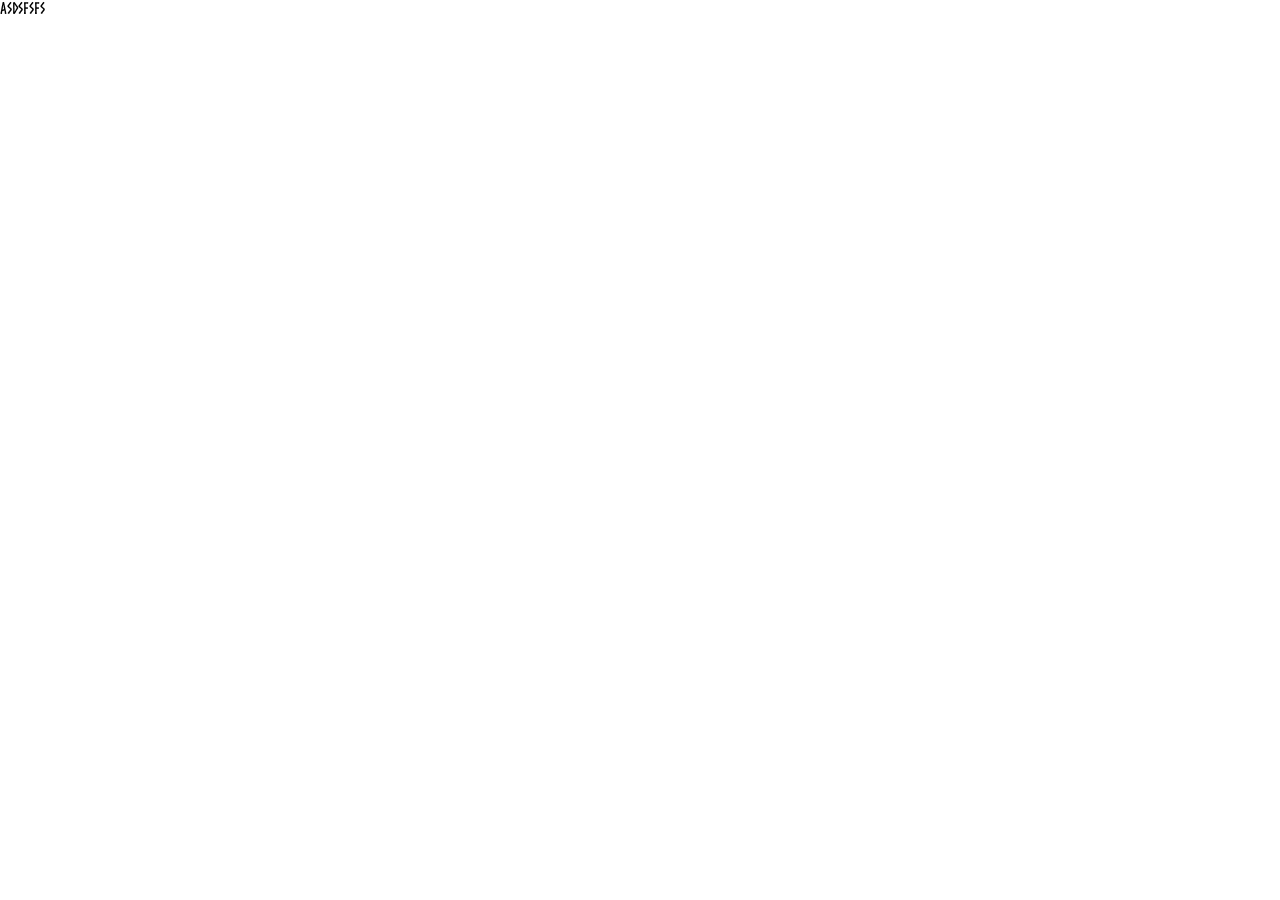
==== index.html @ 8b2ec20f "-add font and logo" ====
<!DOCTYPE html>
<html lang="en">
<head>
  <meta charset="UTF-8">
  <meta http-equiv="X-UA-Compatible" content="IE=edge">
  <meta name="viewport" content="width=device-width, initial-scale=1.0">
  <link rel="stylesheet" href="style.css" type="text/css">
  <title>Form</title>
</head>
<body>
  <p>ASDSFSFS</p>
</body>
</html>
---- style.css ----
@import url(reset.css);
@font-face {
  font-family: Norse-Bold;
  src: url(./font/Norse-Bold.otf) format("opentype");
}

body{
  font-family: Norse-Bold;  
}
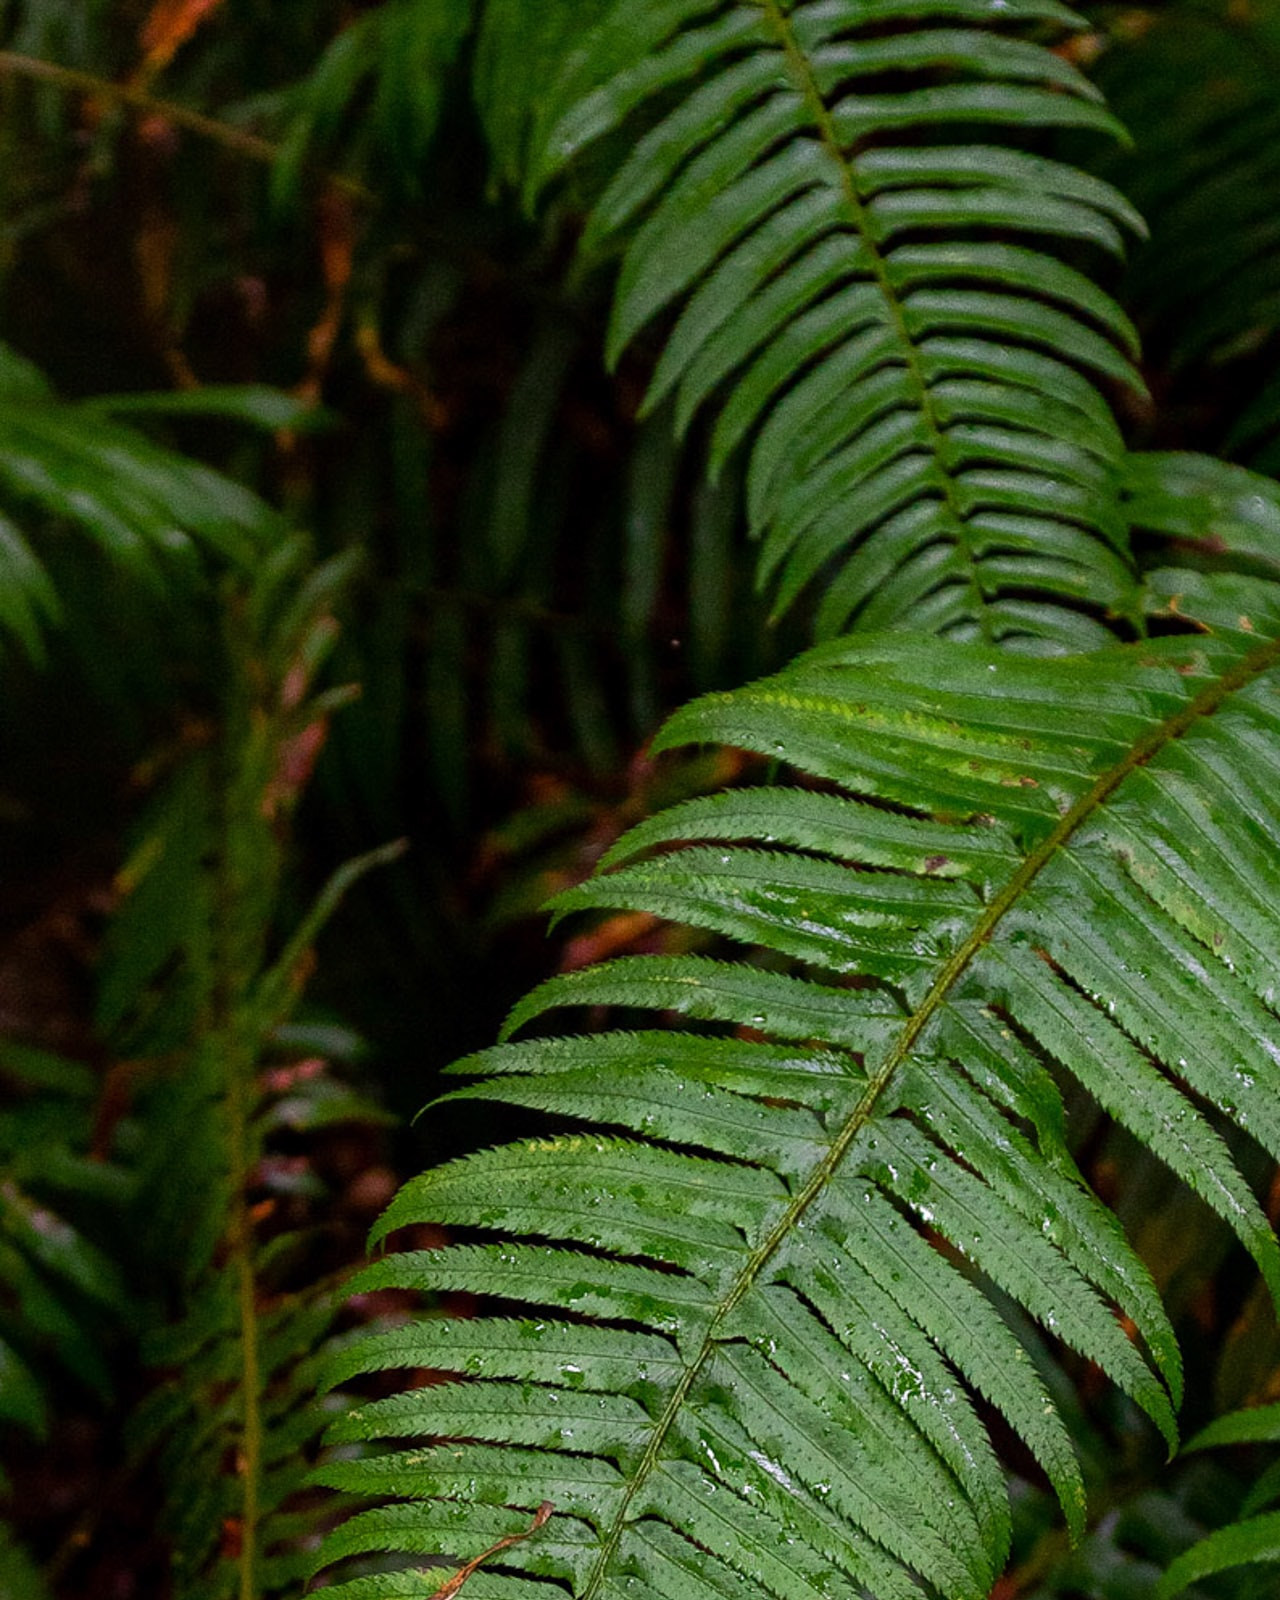
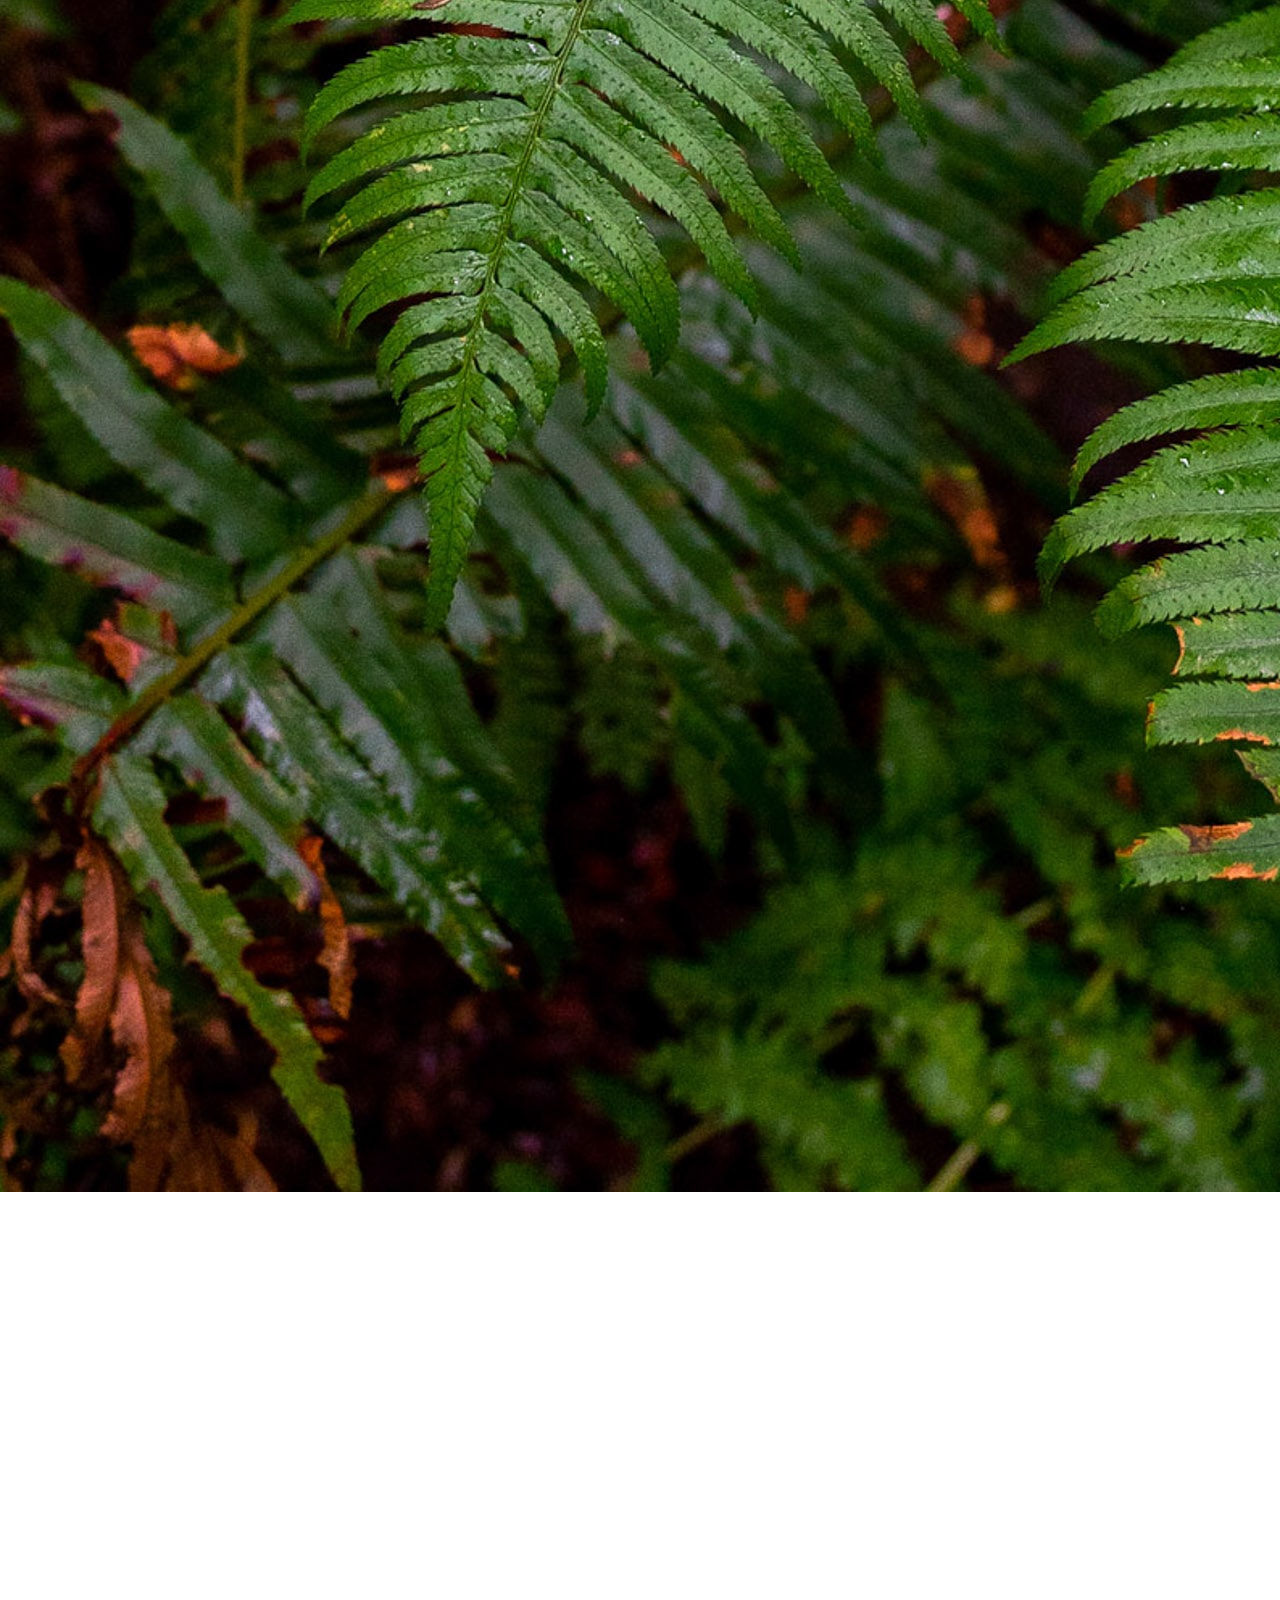
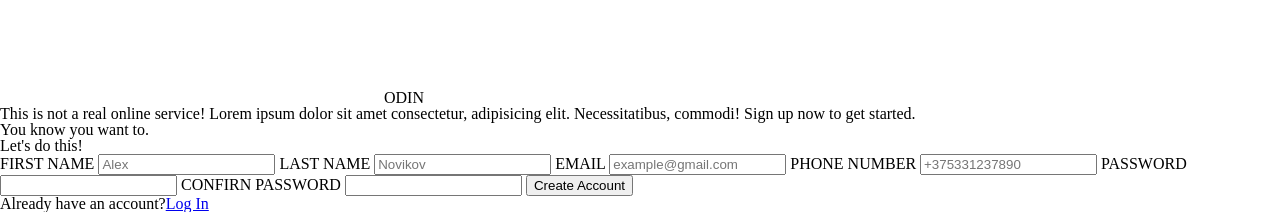
==== commit 80f78805: "-add html code" ====
--- a/index.html
+++ b/index.html
@@ -1,5 +1,6 @@
 <!DOCTYPE html>
 <html lang="en">
+
 <head>
   <meta charset="UTF-8">
   <meta http-equiv="X-UA-Compatible" content="IE=edge">
@@ -7,7 +8,65 @@
   <link rel="stylesheet" href="style.css" type="text/css">
   <title>Form</title>
 </head>
+
 <body>
-  <p>ASDSFSFS</p>
+  <div class="wrapper">
+    <div class="background">
+      <img src="./img/background.jpg" alt="plant">
+      <div class="background-logo">
+        <img src="./img/logo.png" alt="logo">
+        <span class="logo">ODIN</span>
+      </div>
+    </div>
+    <div class="wrapper-form">
+      <div class="preview">
+        <p>
+          This is not a real online service! Lorem ipsum dolor sit amet consectetur, adipisicing elit. Necessitatibus,
+          commodi!
+          Sign up now to get started.
+        </p>
+        <p>You know you want to.</p>
+      </div>
+      <div class="block-form">
+        <h2>Let's do this!</h2>
+        <form action="#" method="post">
+          <label for="firstName">
+            FIRST NAME
+            <input type="text" name="firstName" id="firstName" required
+            placeholder="Alex">
+          </label>
+          <label for="lastName">
+            LAST NAME
+            <input type="text" name="lastName" id="lastName" required
+            placeholder="Novikov">
+          </label>
+          <label for="email">
+            EMAIL
+            <input type="email" name="email" id="email" required
+            placeholder="example@gmail.com">
+          </label>
+          <label for="phone number">
+            PHONE NUMBER
+            <input type="tel" name="phone number" id="phone" required
+            placeholder="+375331237890">
+          </label>
+          <label for="password">
+            PASSWORD
+            <input type="password" name="password" id="password" required>
+          </label>
+          <label for="confirnPassword">
+            CONFIRN PASSWORD
+            <input type="password" name="confirnPassword" id="confirnPassword" required>
+          </label>
+
+          <button type="submit">Create Account</button>
+        </form>
+        <div class="logIn">
+          <p>Already have an account?<a href="#">Log In</a></p>
+        </div>
+      </div>
+    </div>
+  </div>
 </body>
+
 </html>
--- a/style.css
+++ b/style.css
@@ -5,5 +5,5 @@
 }
 
 body{
-  font-family: Norse-Bold;  
+
 }
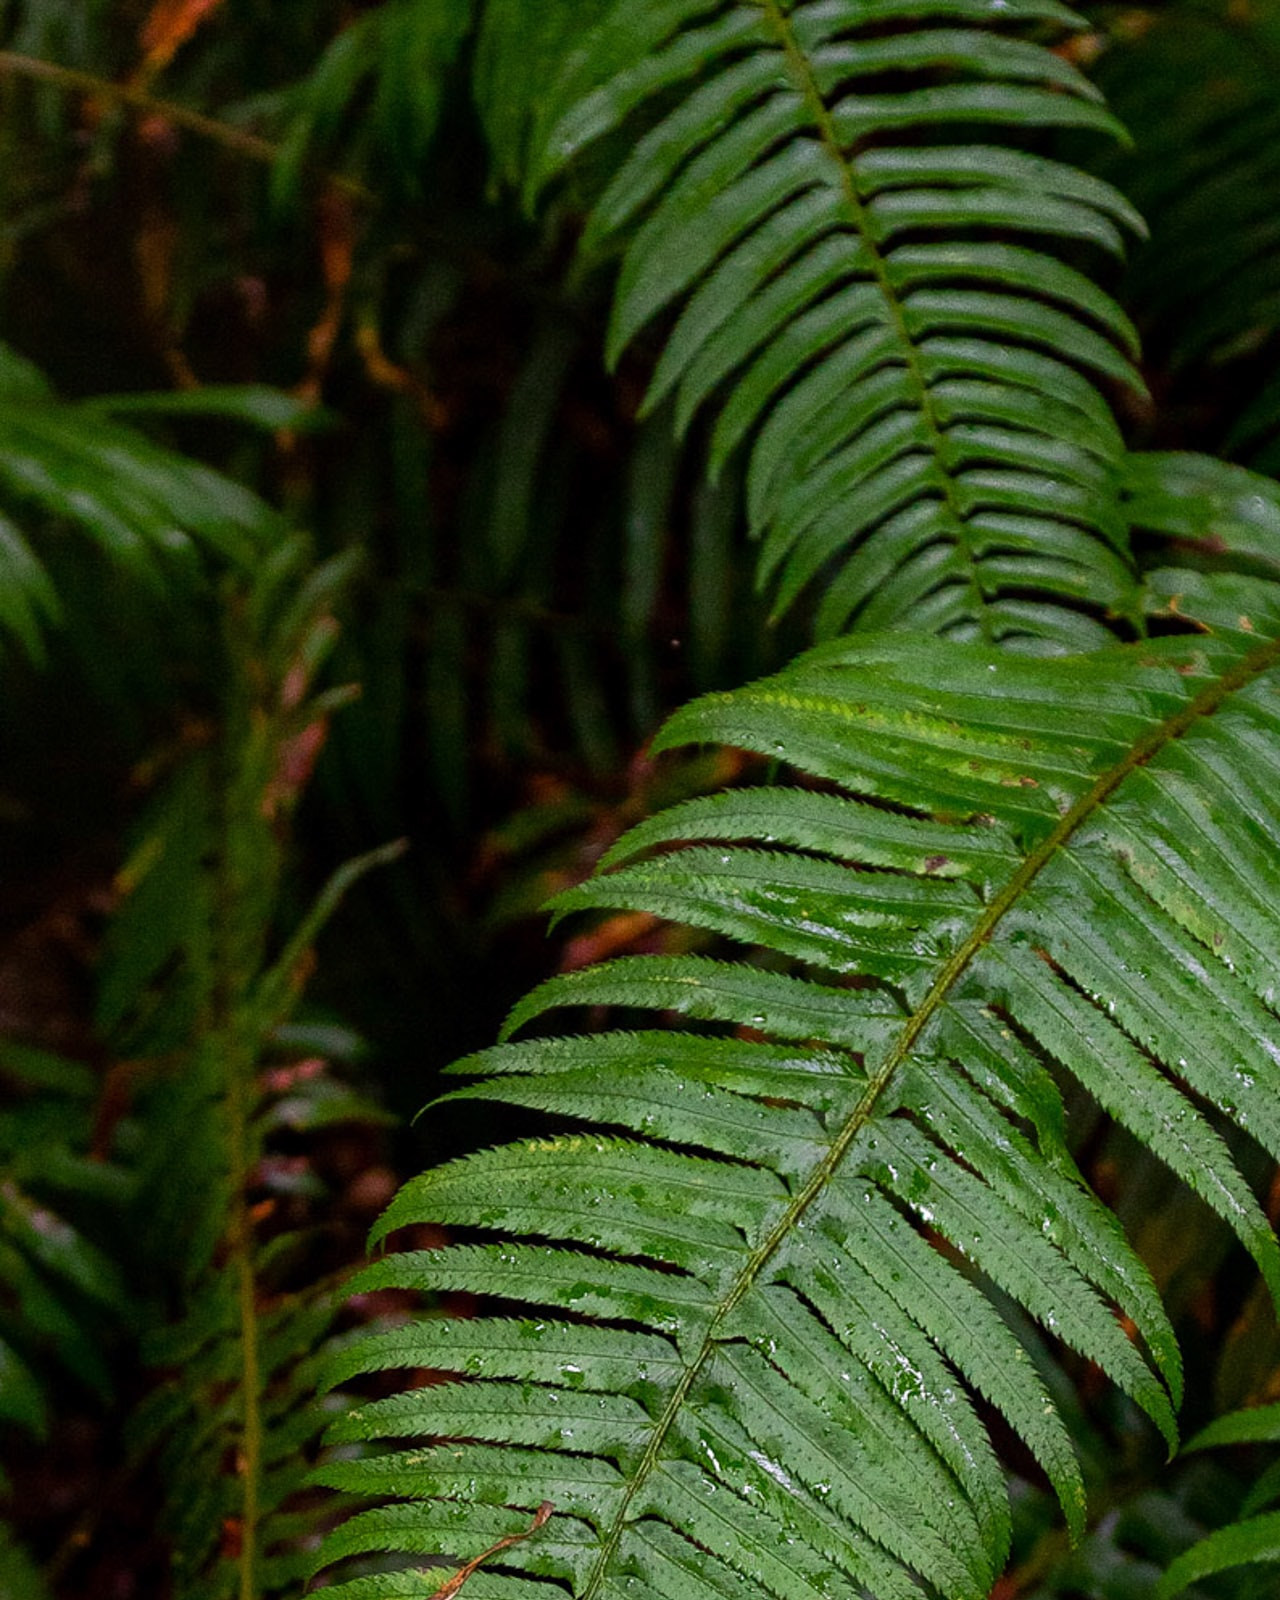
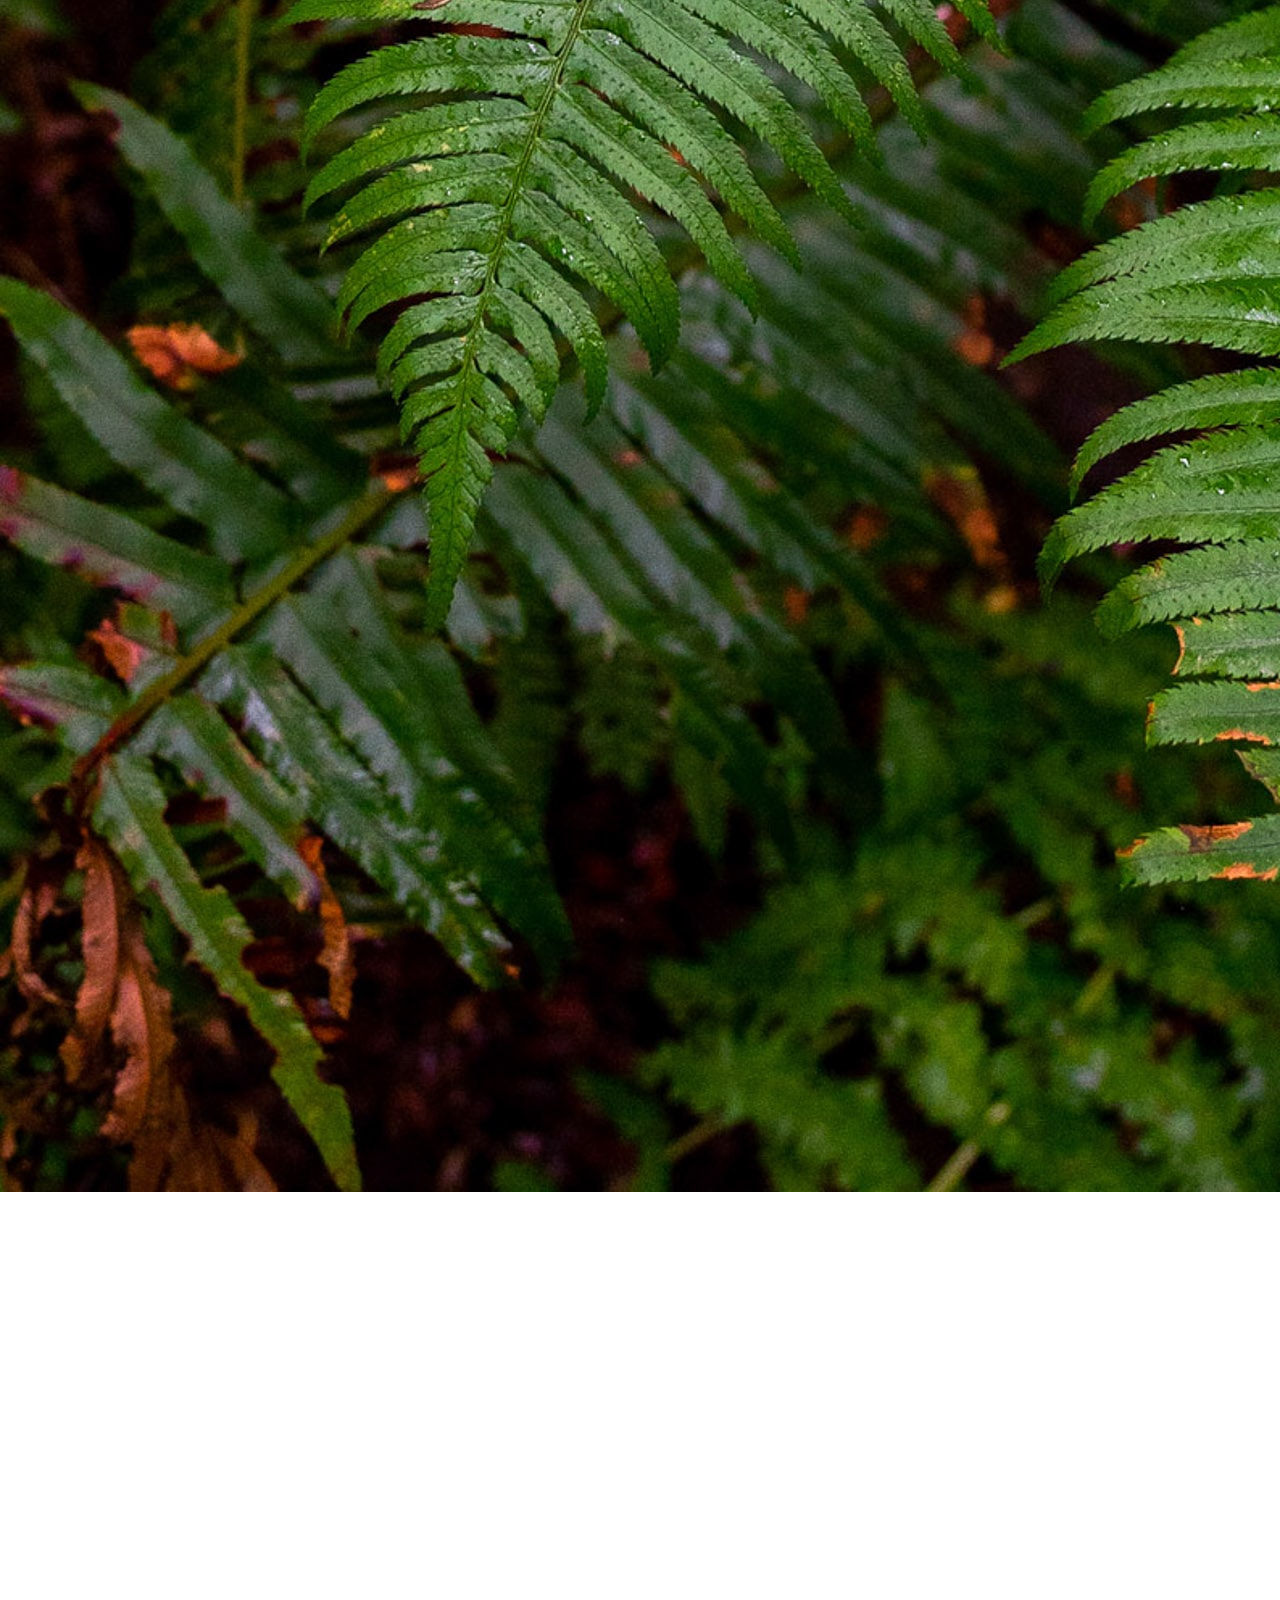
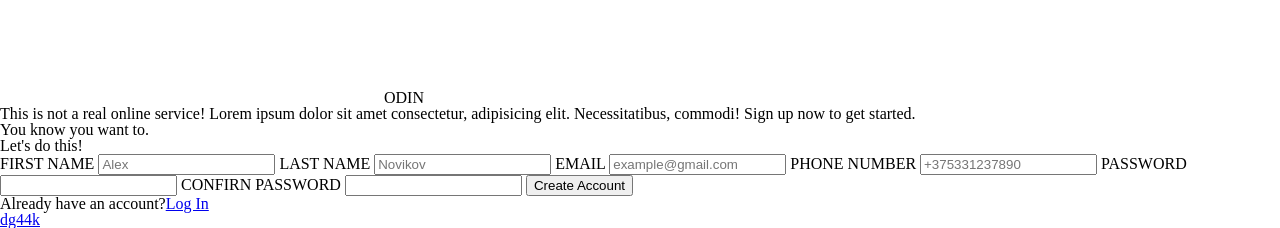
==== commit 96e3307b: "-add styles" ====
--- a/index.html
+++ b/index.html
@@ -12,7 +12,7 @@
 <body>
   <div class="wrapper">
     <div class="background">
-      <img src="./img/background.jpg" alt="plant">
+      <img src="./img/background.jpg" alt="plant" class="backgroundPlant">
       <div class="background-logo">
         <img src="./img/logo.png" alt="logo">
         <span class="logo">ODIN</span>
@@ -67,6 +67,9 @@
       </div>
     </div>
   </div>
+  <footer>
+    <a href="#">dg44k</a>
+  </footer>
 </body>
 
 </html>
--- a/style.css
+++ b/style.css
@@ -6,4 +6,14 @@
 
 body{
 
+}
+.wrapper{
+
+}
+
+.background{
+  
+}
+.backgroundPlant{
+  
 }
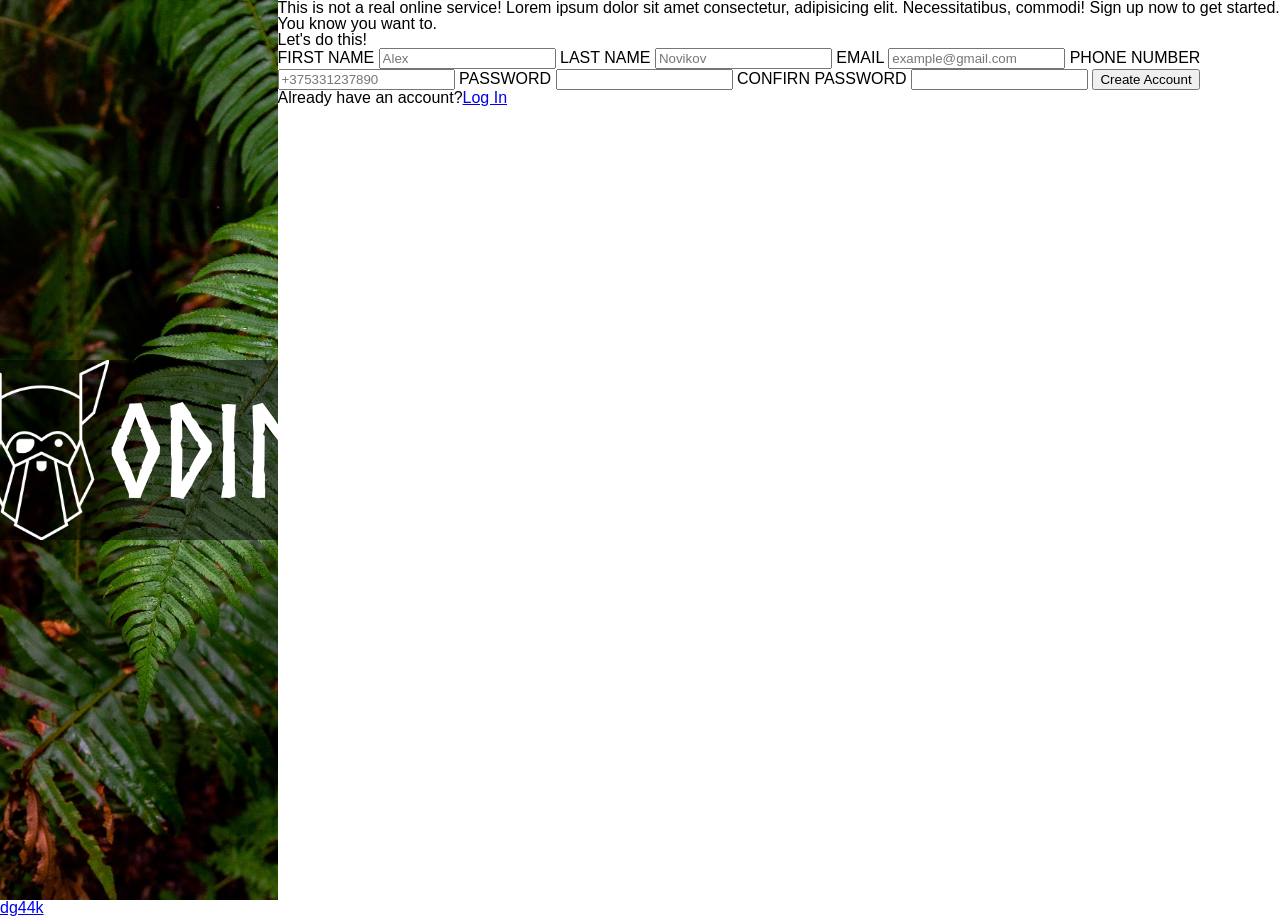
==== commit d01d9fae: "-add left block with picture" ====
--- a/index.html
+++ b/index.html
@@ -12,7 +12,6 @@
 <body>
   <div class="wrapper">
     <div class="background">
-      <img src="./img/background.jpg" alt="plant" class="backgroundPlant">
       <div class="background-logo">
         <img src="./img/logo.png" alt="logo">
         <span class="logo">ODIN</span>
--- a/style.css
+++ b/style.css
@@ -4,16 +4,46 @@
   src: url(./font/Norse-Bold.otf) format("opentype");
 }
 
-body{
-
-}
-.wrapper{
-
+html{
+  font-size: 62,5%;
+  font-family: Arial, Helvetica, serif;
 }
 
+.wrapper{
+  width: 100%;
+  height: 100%;
+
+  display: flex;
+}
+
+/* Левый блок с картинкой */
 .background{
-  
+  width: 40%;
+  height: 100vh;
+  background: url(./img/background.jpg) no-repeat;
+  background-size: cover;
+  position: relative;
+
+  display: flex;
+  align-items: center;
 }
-.backgroundPlant{
-  
-}+
+
+.background-logo{
+  position: absolute;
+  width: 100%;
+  height: 180px;
+  background-color: rgba(0, 0, 0, 50%);
+  font-family: Norse-Bold;
+  color: #fff;
+  font-size: 8rem;
+
+  display: flex;
+  justify-content: center;
+}
+.logo{
+  display: flex;
+  align-self: center;
+}
+
+
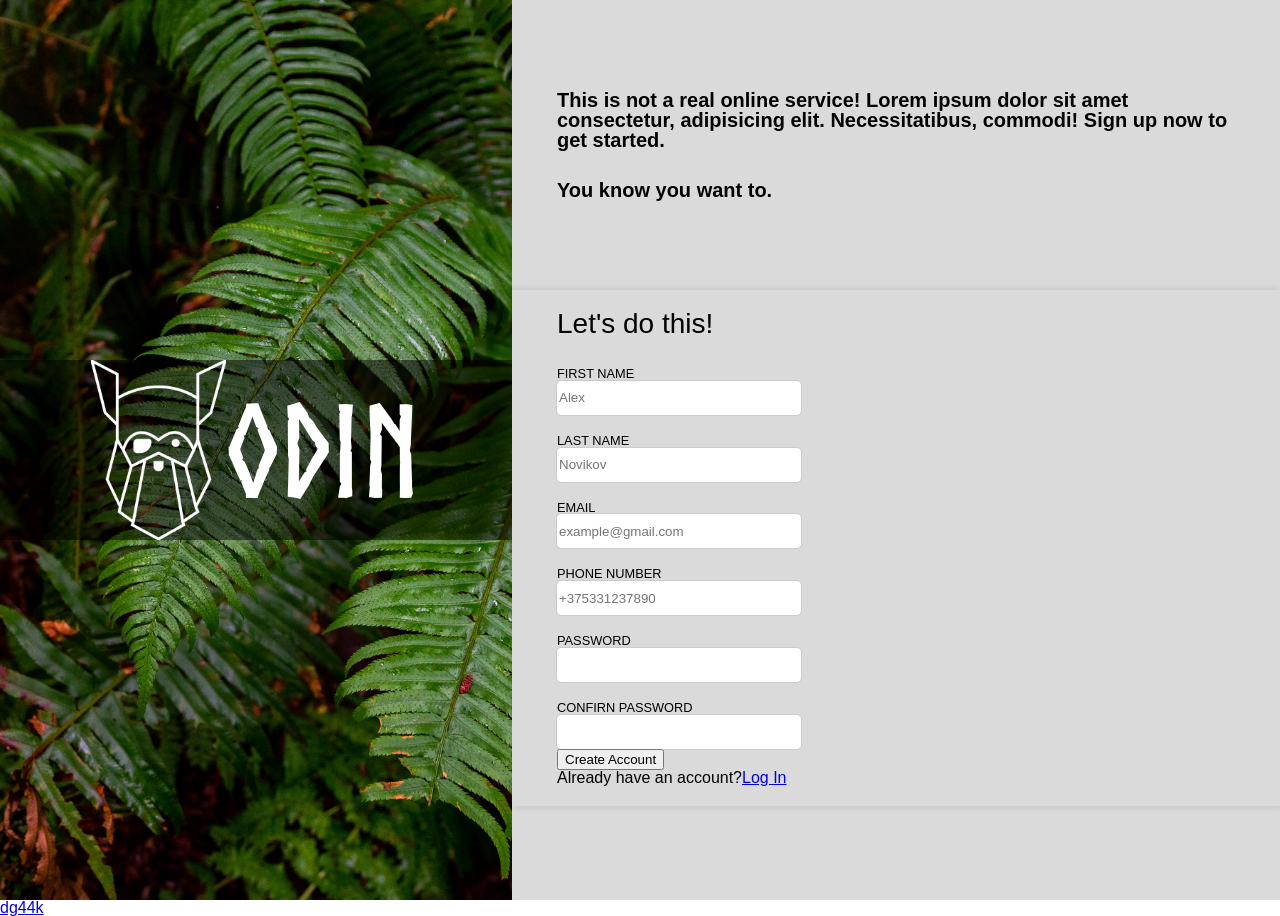
==== commit e1968066: "-add styles input" ====
--- a/index.html
+++ b/index.html
@@ -28,7 +28,7 @@
       </div>
       <div class="block-form">
         <h2>Let's do this!</h2>
-        <form action="#" method="post">
+        <form action="#" method="post" id="my-form">
           <label for="firstName">
             FIRST NAME
             <input type="text" name="firstName" id="firstName" required
@@ -57,10 +57,9 @@
             CONFIRN PASSWORD
             <input type="password" name="confirnPassword" id="confirnPassword" required>
           </label>
-
-          <button type="submit">Create Account</button>
         </form>
         <div class="logIn">
+          <button type="submit" form="my-form">Create Account</button>
           <p>Already have an account?<a href="#">Log In</a></p>
         </div>
       </div>
--- a/style.css
+++ b/style.css
@@ -41,9 +41,59 @@
   display: flex;
   justify-content: center;
 }
+
 .logo{
   display: flex;
   align-self: center;
 }
 
+/* Правый блок с формой */
 
+.wrapper-form{
+  width: 60%;
+  background-color: #dadada;
+}
+.preview{
+  padding: 90px 45px;
+  font-size: 1.25rem;
+  font-weight: bold;
+}
+
+.preview > p + p{
+  margin-top: 30px;
+}
+
+.block-form{
+  box-shadow: 2px 3px 5px #ccc,
+              -2px -3px 5px #ccc;
+  padding: 20px 250px 20px 45px;
+}
+
+.block-form > h2{
+  font-size: 1.75rem;
+  font-weight: 500;
+  margin-bottom: 30px;
+}
+form{
+  display: flex;
+  flex-wrap: wrap;
+  gap: 20px 50px;
+}
+label{
+  display: flex;
+  flex-direction: column; 
+
+  text-transform: capitalize;
+  font-size: .8rem;
+  
+}
+
+input{
+  width: 15rem;
+  height: 2rem;
+  border-radius: 4px;
+  border: none;
+  outline: 1px #ccc solid;
+}
+
+
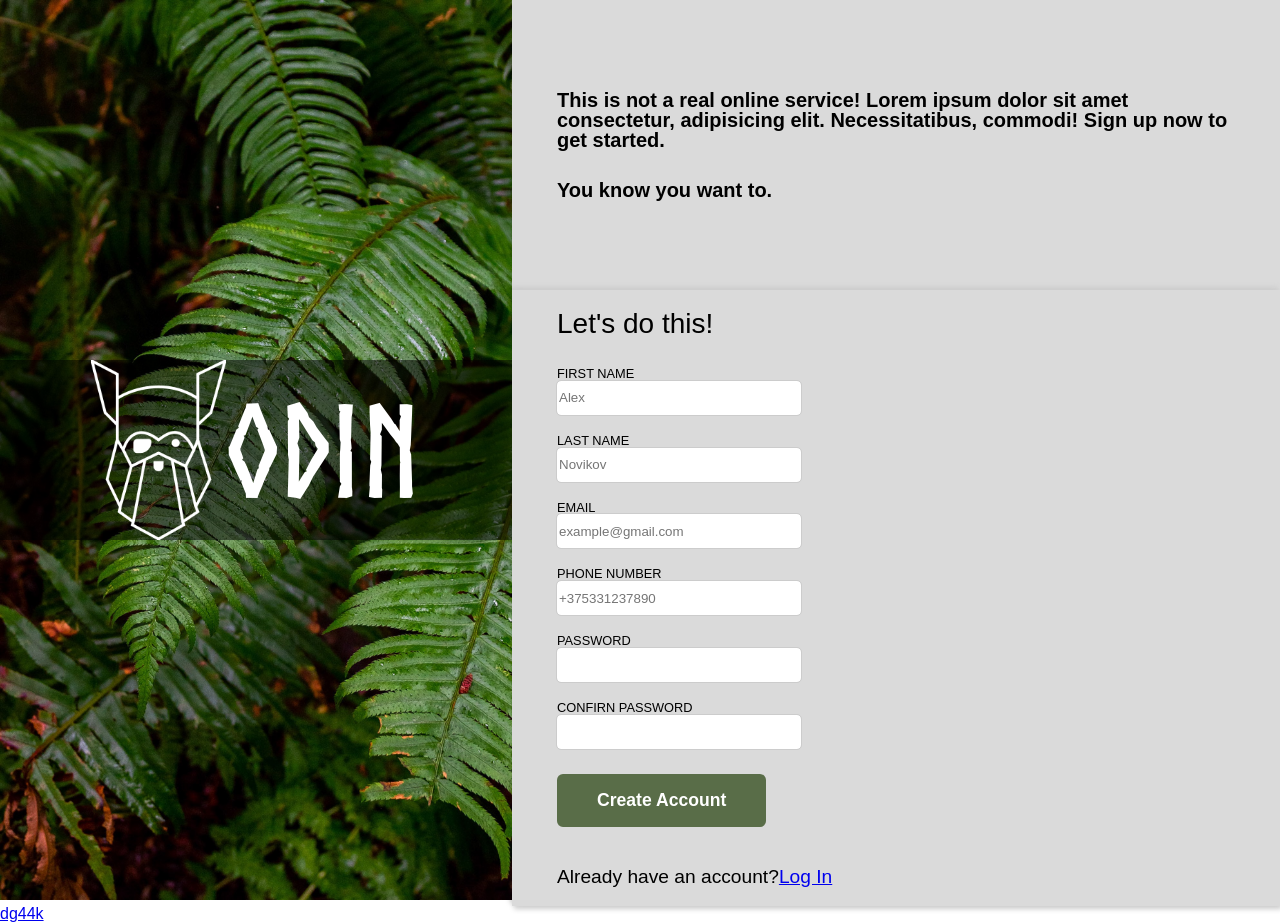
==== commit 6a6348cf: "-add style button" ====
--- a/index.html
+++ b/index.html
@@ -59,7 +59,7 @@
           </label>
         </form>
         <div class="logIn">
-          <button type="submit" form="my-form">Create Account</button>
+          <button type="submit" form="my-form" class="btnSub">Create Account</button>
           <p>Already have an account?<a href="#">Log In</a></p>
         </div>
       </div>
--- a/style.css
+++ b/style.css
@@ -96,4 +96,24 @@
   outline: 1px #ccc solid;
 }
 
+.logIn{
+  margin-top: 25px;
+}
+.btnSub{
+  padding: 1rem 2.5rem;
+  border: none;
+  background-color: #596D48;
+  border-radius: 6px;
+  cursor: pointer;
 
+  font-size: 1.1rem;
+  font-weight: bold;
+  color: #fff;
+}
+
+.btnSub+p{
+  font-size: 1.2rem;
+
+  margin-top: 40px;
+}
+
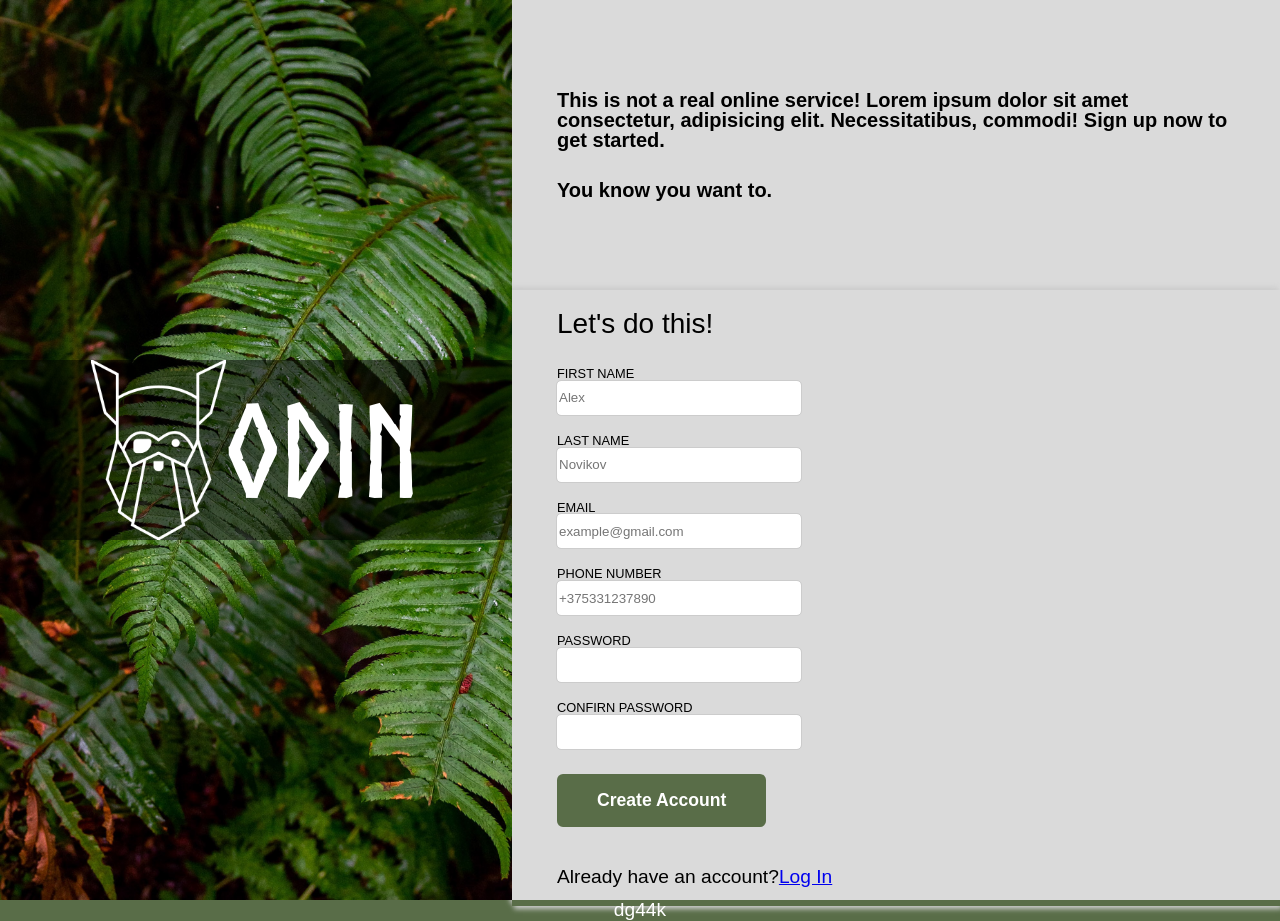
==== commit 74a13303: "-add styles footer" ====
--- a/index.html
+++ b/index.html
@@ -66,7 +66,7 @@
     </div>
   </div>
   <footer>
-    <a href="#">dg44k</a>
+    <a href="https://github.com/dg44k" class="LinkgitHub">dg44k</a>
   </footer>
 </body>
 
--- a/style.css
+++ b/style.css
@@ -2,6 +2,10 @@
 @font-face {
   font-family: Norse-Bold;
   src: url(./font/Norse-Bold.otf) format("opentype");
+}
+
+html,body{
+  height: 100%;;
 }
 
 html{
@@ -14,6 +18,7 @@
   height: 100%;
 
   display: flex;
+  flex: 1 0;
 }
 
 /* Левый блок с картинкой */
@@ -117,3 +122,14 @@
   margin-top: 40px;
 }
 
+footer{
+  text-align: center;
+  background-color: #596D48;
+  flex: 0 0;
+  height: 1.3rem;
+}
+.LinkgitHub{
+  text-decoration: none;
+  color: #fff;
+  font-size: 1.2rem;
+}
